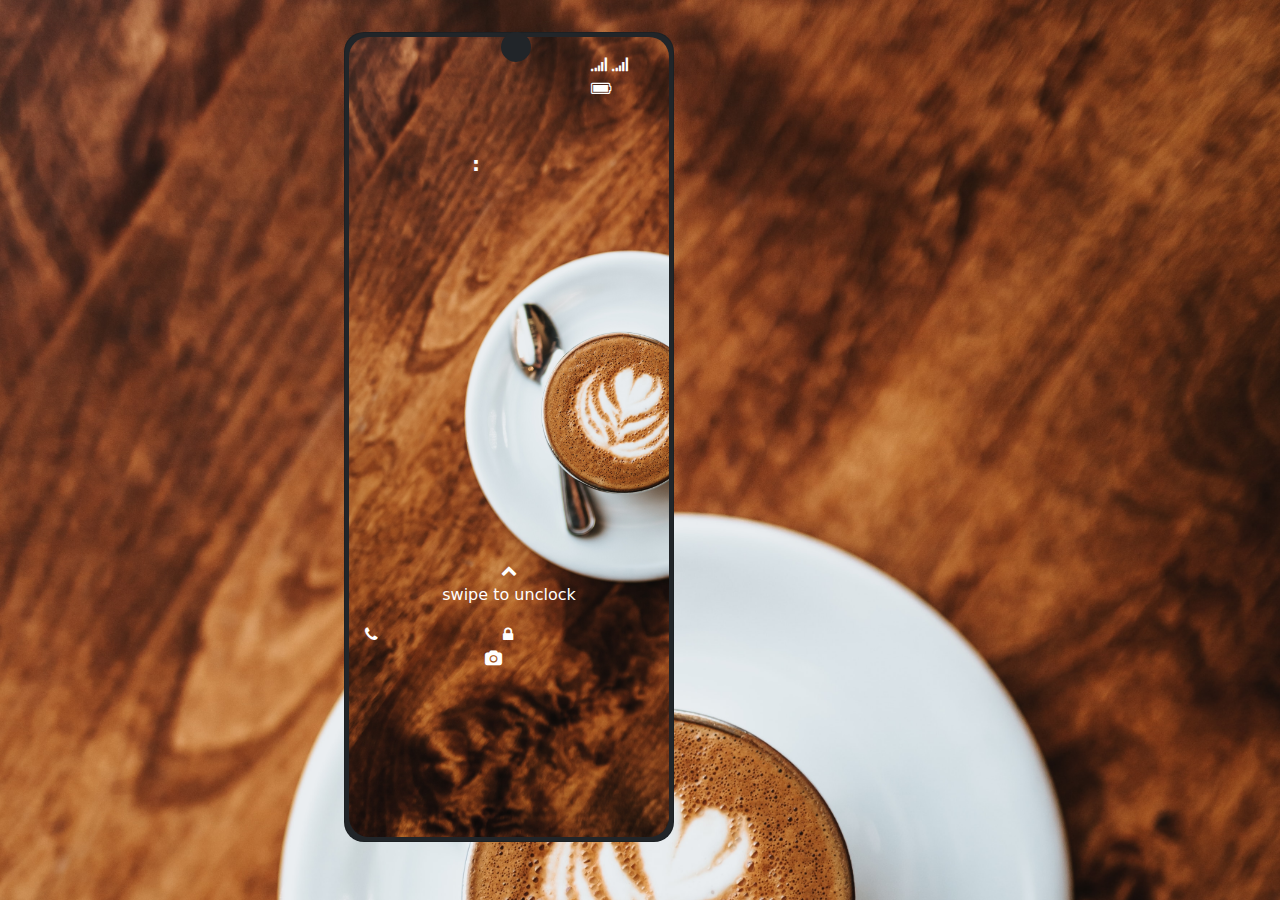
==== index.html @ 767e2f10 "all I've done so far" ====
<!DOCTYPE html>
<html lang="en">

<head>
    <meta charset="UTF-8">
    <meta http-equiv="X-UA-Compatible" content="IE=edge">
    <meta name="viewport" content="width=device-width, initial-scale=1.0">
    <!--============== bootstrap file ==============-->
    <link rel="stylesheet" href="bootstrap-5.1.3-dist/css/bootstrap.min.css">
    <link rel="stylesheet" href="bootstrap-5.1.3-dist/css/bootstrap.css">
    <!--============== font awesome file ==============-->
    <link rel="stylesheet" href="font-awesome-4.7.0/css/font-awesome.css">
    <!--============== css file ==============-->
    <link rel="stylesheet" href="style/index.css">
    <title>Document</title>
</head>

<body>
    <section id="sect-two" class="container-fluid">
        <div class="card bg-dark mt-3 ms-3 p-1 m-auto">
            <div class="card-body" id="lockScreen" hiden>
                <div class="lockUp">
                    <i class="fa fa-signal text-white ms-auto"></i>
                    <i class="fa fa-signal text-white"></i>
                    <i class="fa fa-battery-full text-white"></i>
                </div>
                <div class="text-white m-auto w-50 time mt-5">
                    <span id="currentHrs"></span> <span id="mid">:</span> <span id="currentMins"></span><span id="mid">
                        <!-- :</span> <span
                    id="currentSec"></span> -->
                </div>
                <div class="lockDown">
                    <p class="text-center text-white lock-text"><i class="fa fa-chevron-up"></i><br> swipe to unclock
                    </p>
                    <i class="fa fa-phone text-white"></i>
                    <i class="fa fa-lock text-white" onclick="unlock()"></i>
                    <i class="fa fa-camera text-white"></i>
                </div>
            </div>
            <!-- </div> -->

            <!-- <div class="card bg-dark mt-3 ms-3 p-1 m-auto" > -->
            <div class="card-body" id="homeScreen" hidden>
                <div class="lockUp mb-5">
                    <i class="fa fa-signal text-white ms-auto"></i>
                    <i class="fa fa-signal text-white"></i>
                    <i class="fa fa-battery-full text-white"></i>
                </div>
                <div class="inp">
                    <input type="text">
                    <img src="image/google_logo.png" alt="" id="google">
                    <img src="image/google-microphone-removebg-preview.png" alt="" id="mic">
                    <img src="image/Google_Lens.png" alt="" id="lense">
                </div>
                <div class="w-50 m-auto text-center mt-5 text-white times">
                    <span id="currentHr" class="ms-3"></span> <span id="mid" id="mid">:</span> <span
                        id="currentMin"></span><span>
                        <!-- :</span> <span
                    id="currentSec">07</span> -->
                </div><br><br>
                <div class="d-flex downUp mt-3">
                    <div onclick="alarmSet()">
                        <img src="image/clock.png" alt="" id="palm">
                        <p class="text-white text-center text">Clock</p>
                    </div>
                    <div>
                        <img src="image/icon.png" alt="" id="cleaner">
                        <p class="text-white text-center text">Weahther</p>
                    </div>
                    <div>
                        <img src="image/calender.jfif" alt="" id="face">
                        <p class="text-white text-center text">Calender</p>
                    </div>
                    <div>
                        <img src="image/settings.png" alt="" id="phoenix">
                        <p class="text-white text-center text">Settings</p>
                    </div>
                    <div>
                        <img src="image/group-icon.png" alt="" id="play">
                        <p class="text-white text-center text" style="margin-left: 10px;">Google</p>
                    </div>
                </div><br>
                <div class="d-flex downUp mt-3">
                    <div>
                        <img src="image/palmstore.jfif" alt="" id="palm">
                        <p class="text-white text-center text">Palm Store</p>
                    </div>
                    <div>
                        <img src="image/cleaner-removebg-preview.png" alt="" id="cleaner">
                        <p class="text-white text-center text">Cleaner</p>
                    </div>
                    <div>
                        <img src="image/face-id.png" alt="" id="face">
                        <p class="text-white text-center text">Face Unlock</p>
                    </div>
                    <div>
                        <img src="image/phoenix.jfif" alt="" id="phoenix">
                        <p class="text-white text-center text">Phoenix</p>
                    </div>
                    <div>
                        <img src="image/play-store.jpg" alt="" id="play">
                        <p class="text-white text-center text" style="margin-left: 10px;">Play Store</p>
                    </div>
                </div>
                <div class="text-center dot mt-2">
                    <i class="fa fa-ellipsis-h text-white"></i>
                    <i class="fa fa-ellipsis-h text-white"></i>
                </div>
                <div class="d-flex down mt-3">
                    <img src="image/call-removebg-preview.png" alt="" id="call" onclick="calLog()">
                    <img src="image/smss-removebg-preview.png" alt="" id="sms">
                    <img src="image/menu.png" alt="" id="menu" onclick="menue()">
                    <img src="image/lense-removebg-preview.png" alt="" id="camera">
                    <img src="image/chrome.png" alt="" id="chrome">
                </div>
            </div>
            <!-- <div class="card-body" id="lockScreen"> -->
            <div class="card-body" id="menuScreen" hidden>
                <div class="menuUp d-flex">
                    <div class="tym text-white">
                        <span id="currentHours" class="ms-3"></span> <span id="mid" id="mid">:</span> <span
                            id="currentMinutes"></span><span>
                    </div>
                    <div>
                        <i class="fa fa-signal text-white ms-auto"></i>
                        <i class="fa fa-signal text-white"></i>
                        <i class="fa fa-battery-full text-white"></i>
                    </div>
                </div>
                <div class="inps">
                    <input type="text" placeholder="search for apps" class="bg-light">
                    <i class="fa fa-search text-dark" id="google"></i>
                </div>
                <div class="like">
                    <div class="d-flex menudown mt-2">
                        <h6 class="text-white mb-5">A</h6>
                        <div class="ms-3">
                            <img src="image/AI-Gallery.jfif" alt="" id="palm">
                            <p class="text-white text-center text">AI Gallery</p>
                        </div>
                    </div>
                    <div class="d-flex menudown">
                        <h6 class="text-white mb-5">B</h6>
                        <div class="ms-3">
                            <img src="image/boomplay.png" alt="" id="palm">
                            <p class="text-white text-center text">Boomplay</p>
                        </div>
                    </div>
                    <div class="d-flex menudown">
                        <h6 class="text-white mb-5">C</h6>
                        <div class="ms-3" onclick="calc()">
                            <img src="image/calculator.png" alt="" id="palm">
                            <p class="text-white text-center text">Calculator</p>
                        </div>
                        <div>
                            <img src="image/calender.jfif" alt="" id="palm">
                            <p class="text-white text-center text">Calender</p>
                        </div>
                        <div>
                            <img src="image/camera1.jfif" alt="" id="palm">
                            <p class="text-white text-center text">Camera</p>
                        </div>
                        <div>
                            <img src="image/canva.png" alt="" id="palm">
                            <p class="text-white text-center text">Canva</p>
                        </div>
                    </div>
                    <div class="d-flex menudown">
                        <div class="m">
                            <img src="image/chrome.png" alt="" id="palm">
                            <p class="text-white text-center text">Chrome</p>
                        </div>
                        <div>
                            <img src="image/Google_Contacts_icon.svg.png" alt="" id="palm">
                            <p class="text-white text-center text">Contact</p>
                        </div>
                        <div onclick="alarmSet()">
                            <img src="image/clock.png" alt="" id="palm">
                            <p class="text-white text-center text">Clock</p>
                        </div>
                        <div>
                            <img src="image/compass-removebg-preview.png" alt="" id="palm">
                            <p class="text-white text-center text">Compass</p>
                        </div>
                    </div>
                    <div class="d-flex menudown">
                        <h6 class="text-white mb-5">D</h6>
                        <div class="ms-3">
                            <img src="image/icon.png" alt="" id="palm">
                            <p class="text-white text-center text">Weahther</p>
                        </div>
                        <div>
                            <img src="image/drive.png" alt="" id="palm">
                            <p class="text-white text-center text">Drive</p>
                        </div>
                        <div>
                            <img src="image/duo-removebg-preview.png" alt="" id="palm">
                            <p class="text-white text-center text">Duo</p>
                        </div>
                    </div>
                    <div class="d-flex menudown">
                        <h6 class="text-white mb-5">F</h6>
                        <div class="ms-3">
                            <img src="image/face-id.png" alt="" id="palm">
                            <p class="text-white text-center text">Face Unlock</p>
                        </div>
                        <div>
                            <img src="image/facebook.png" alt="" id="palm">
                            <p class="text-white text-center text">Facebook</p>
                        </div>
                        <div>
                            <img src="image/file-removebg-preview.png" alt="" id="palm">
                            <p class="text-white text-center text">File Manager</p>
                        </div>
                        <div>
                            <img src="image/filem.png" alt="" id="palm">
                            <p class="text-white text-center text">Files</p>
                        </div>
                    </div>
                    <div class="d-flex menudown" style="margin-left: -10px;">
                        <div class="">
                            <img src="image/fm.png" alt="" id="palm" style="width: 50px;height: inherit;">
                            <p class="text-white text-center text">Fm Radio</p>
                        </div>
                    </div>
                    <div class="d-flex menudown">
                        <h6 class="text-white mb-5">G</h6>
                        <div class="ms-3">
                            <img src="image/Gmail.svg.png" alt="" id="palm">
                            <p class="text-white text-center text">Gmail</p>
                        </div>
                        <div>
                            <img src="image/google.png" alt="" id="palm">
                            <p class="text-white text-center text">Google</p>
                        </div>
                        <div style="margin-left: -3px;;">
                            <img src="image/gtb.png" alt="" id="palm" style="width: 80px;height: inherit;">
                            <p class="text-white text-center text">GT World</p>
                        </div>
                    </div>
                    <div class="d-flex menudown">
                        <h6 class="text-white mb-5">I</h6>
                        <div class="ms-3">
                            <img src="image/inshot.jpg" alt="" id="palm">
                            <p class="text-white text-center text">Inshot</p>
                        </div>
                        <div>
                            <img src="image/Instagram-icon-PNG.png" alt="" id="palm">
                            <p class="text-white text-center text">Instagram</p>
                        </div>
                    </div>
                    <div class="d-flex menudown">
                        <h6 class="text-white mb-5">L</h6>
                        <div class="ms-3">
                            <img src="image/linkdin.jfif" alt="" id="palm">
                            <p class="text-white text-center text">LinkedIn</p>
                        </div>
                    </div>
                    <div class="d-flex menudown">
                        <h6 class="text-white mb-5">M</h6>
                        <div class="ms-3">
                            <img src="image/map.png" alt="" id="palm">
                            <p class="text-white text-center text">Maps</p>
                        </div>
                        <div>
                            <img src="image/meet.png" alt="" id="palm">
                            <p class="text-white text-center text">Meet</p>
                        </div>
                        <div>
                            <img src="image/smss.jpg" alt="" id="palm">
                            <p class="text-white text-center text">Message</p>
                        </div>
                        <div>
                            <img src="image/mxplayer.png" alt="" id="palm">
                            <p class="text-white text-center text">MX Player</p>
                        </div>
                    </div>
                    <div class="d-flex menudown">
                        <h6 class="text-white mb-5">O</h6>
                        <div class="ms-3">
                            <img src="image/Opera_Mini_Product.png" alt="" id="palm">
                            <p class="text-white text-center text">Opera Mini</p>
                        </div>
                    </div>
                    <div class="d-flex menudown">
                        <h6 class="text-white mb-5">P</h6>
                        <div class="ms-3">
                            <img src="image/palmstore.jfif" alt="" id="palm">
                            <p class="text-white text-center text">Palm Store</p>
                        </div>
                        <div>
                            <img src="image/phoenix.jfif" alt="" id="palm">
                            <p class="text-white text-center text">Phonex</p>
                        </div>
                        <div>
                            <img src="image/google -photo.jpg" alt="" id="palm">
                            <p class="text-white text-center text">Photo</p>
                        </div>
                        <div onclick="calLog()">
                            <img src="image/call-removebg-preview.png" alt="" id="palm">
                            <p class="text-white text-center text">Phone</p>
                        </div>
                    </div>
                    <div class="d-flex menudown">
                        <div style="margin-right: 2px;">
                            <img src="image/phone.png" alt="" id="palm">
                            <p class="text-white text-center text">Phone Master</p>
                        </div>
                        <div style="margin-left: 10px;">
                            <img src="image/play-store.jpg" alt="" id="palm">
                            <p class="text-white text-center text">Play Store</p>
                        </div>
                    </div>
                    <div class="d-flex menudown">
                        <h6 class="text-white mb-5">S</h6>
                        <div class="ms-3">
                            <img src="image/settings.png" alt="" id="palm">
                            <p class="text-white text-center text">Settings</p>
                        </div>
                        <div>
                            <img src="image/sim.png" alt="" id="palm">
                            <p class="text-white text-center text">Sim Toolkit</p>
                        </div>
                        <div>
                            <img src="image/recorder.png" alt="" id="palm" style="width: 50px;height: inherit;">
                            <p class="text-white text-center text">Sound Recorder</p>
                        </div>
                        <div>
                            <img src="image/FirstAvatar-removebg-preview.png" alt="" id="palm">
                            <p class="text-white text-center text">Subway Surf</p>
                        </div>
                    </div>
                    <div class="d-flex menudown">
                        <h6 class="text-white mb-5">T</h6>
                        <div class="ms-3">
                            <img src="image/Telegram-logo.png" alt="" id="palm">
                            <p class="text-white text-center text">Telegram</p>
                        </div>
                        <div onclick="game()">
                            <img src="image/game.png" alt="" id="palm">
                            <p class="text-white text-center text">Tic Tac Toe</p>
                        </div>
                        <div>
                            <img src="image/twitter.png" alt="" id="palm">
                            <p class="text-white text-center text">Twitter</p>
                        </div>
                    </div>
                    <div class="d-flex menudown">
                        <h6 class="text-white mb-5">V</h6>
                        <div class="ms-3" onclick="Voucher()">
                            <img src="image/voucher.jpg" alt="" id="palm">
                            <p class="text-white text-center text">Voucher</p>
                        </div>
                    </div>
                    <div class="d-flex menudown">
                        <h6 class="text-white mb-5">X</h6>
                        <div style="margin-left: -3px;">
                            <img src="image/xender.png" alt="" id="palm" style="width: 70px;height: inherit;">
                            <p class="text-white text-center text">Xender</p>
                        </div>
                    </div>
                    <div class="d-flex menudown">
                        <h6 class="text-white mb-5">Y</h6>
                        <div class="ms-3">
                            <img src="image/youtube.png" alt="" id="palm">
                            <p class="text-white text-center text">YouTube</p>
                        </div>
                    </div>
                </div>
                <div class="returnButttons">
                    <i class="fa fa-window-minimize text-secondary" onclick="home()"></i>
                    <i class="fa fa-chevron-left text-secondary" onclick="back()"></i>
                </div>
            </div>

            <div class="card-body" id="voucherScreen" hidden>
                <div>
                    <h3 class="text-white text-center mt-3">Voucher</h3>
                    <input type="text" class="form-control w-75" id="num">
                    <select name="" id="networks" class="btn bg-white w-75 mt-2">
                        <option value="" selected disabled>Choose Network</option>
                        <option value="MTN">MTN</option>
                        <option value="GLO">GLO</option>
                        <option value="AIRTEL">AIRTEL</option>
                        <option value="9MOBILE">9MOBILE</option>
                    </select>
                    <select name="" id="amounts" class="btn bg-white w-75 mt-2">
                        <option value="" selected disabled>Choose Amount</option>
                        <option value="100">100</option>
                        <option value="200">200</option>
                        <option value="500">500</option>
                        <option value="1000">1000</option>
                    </select>
                    <button class="btn btn-success mt-3" onclick="generate()">Generate</button>
                    <button class="btn btn-success mt-3" onclick="display()">Display</button>
                    <div id="output" class="text-dark text-center bg-dark mt-2"></div>
                </div>
                <div class="returnButttons">
                    <i class="fa fa-window-minimize text-secondary" onclick="home()"></i>
                    <i class="fa fa-chevron-left text-secondary" onclick="back()"></i>
                </div>
            </div>

            <div class="card-body" id="callScreen" hidden>
                <div class="keys">
                    <table class="table bg-white">
                        <div class="d-flex">
                            <input type="textview" name="textview" id="keyScreen" dsabled
                                class="form-control cal bg-white text-center"><span class="input-group-text bg-success"
                                onclick="clearIt()"><i class="fa fa-close text-white"></i></span>
                        </div>
                        <tr>
                            <td class="btn btn-white text-black p-2" onclick="inserts('1')">1 <span><i
                                        class="fa fa-lastfm text-black"></i></span></td>
                            <td class="btn btn-white text-black p-2" onclick="inserts('2')">2 <span>ABC</span></td>
                            <td class="btn btn-white text-black p-2" onclick="inserts('3')">3 <span>DEF</span></td>
                        </tr>
                        <tr>
                            <td class="btn btn-white text-black p-2" onclick="inserts('4')">4 <span>GHI</span></td>
                            <td class="btn btn-white text-black p-2" onclick="inserts('5')">5 <span>JKL</span></td>
                            <td class="btn btn-white text-black p-2" onclick="inserts('6')">6 <span>MNO</span></td>
                        </tr>
                        <tr>
                            <td class="btn btn-white text-black p-2" onclick="inserts('7')">7 <span>PQRS</span></td>
                            <td class="btn btn-white text-black p-2" onclick="inserts('8')">8 <span>TUV</span></td>
                            <td class="btn btn-white text-black p-2" onclick="inserts('9')">9 <span>WXYZ</span></td>
                        </tr>
                        <tr>
                            <td class="btn btn-white text-black p-2" onclick="inserts('*')">*</td>
                            <td class="btn btn-white text-black p-2" onclick="inserts('0')">0 <span>+</span></td>
                            <td class="btn btn-white text-black p-2" onclick="inserts('#')">#</td>
                        </tr>
                    </table>
                    <div class="dials">
                        <button class="btn btn-success"><i class="fa fa-phone text-white"
                                onclick="callOne()"><sup>1</sup></i></button>
                        <button class="btn btn-success"><i class="fa fa-phone text-white"><sup>2</sup></i></button>
                    </div>
                    <div class="returnButttons">
                        <i class="fa fa-window-minimize text-secondary" onclick="home()"></i>
                        <i class="fa fa-chevron-left text-secondary" onclick="back()"></i>
                    </div>
                </div>
            </div>

            <div class="card-body" id="alarmScreen" hidden>
                <div>
                    <h4 class="mt-5 text-white text-center">ALARM</h4>
                    <div class="m-auto w-75 alert">
                        <div><span id="alarmHr"></span> <span>:</span> <span id="alarmMin"></span> <span>:</span> <span
                                id="alarmSec"></span></div>
                    </div>
                    <div class="mt-3 ms-3">
                        <input type="number" class="counter" value="" id="hours"> <span>:</span>
                        <input type="number" class="counter" value="" id="minutes"> <span>:</span>
                        <input type="number" class="counter" value="" id="seconds">
                    </div>
                    <div class="mt-3">
                        <button class="btn btn-success" onclick="setAlarm()">set alarm</button>
                        <button class="btn btn-danger ms-2" onclick="stopAlarm()">stop alarm</button>
                    </div>
                    <div class="m-auto w-75 mt-3">
                        <input type="number" class="form-control" id="alarminp" placeholder="Enter your answer here"
                            hidden>
                        <button class="btn btn-success ms-5 mt-2" onclick="submit()" id="sub"
                            hidden="true">submit</button>
                    </div>
                </div>
                <div class="returnButttons">
                    <i class="fa fa-window-minimize text-secondary" onclick="home()"></i>
                    <i class="fa fa-chevron-left text-secondary" onclick="back()"></i>
                </div>
            </div>

            <div class="card-body" id="gameScreen" hidden>
                <h3 class="text-center text-white mt-2">TIC TAC TOE</h3>
                <div class="row p-2 m-auto">
                    <input type="text" class="form-control w-75 m-auto" placeholder="First player name" id="first">
                    <input type="text" class="form-control w-75 m-auto mt-2" placeholder="Second player name"
                        id="second">
                    <button class="btn btn-success w-50 mt-2 m-auto" onclick="startGame(event)"
                        id="start">Start</button>
                </div>
                <p class="text-white m-auto w-100" id="outputs"></p>
                <div class="tic-body w-50">
                    <table class="ms-3 w-100">
                        <tr>
                            <td><button class="btn btn-dark w-100" onclick="play(event)" id="one" disabled></button>
                            </td>
                            <td><button class="btn btn-dark w-100" onclick="play(event)" id="two" disabled></button>
                            </td>
                            <td><button class="btn btn-dark w-100" onclick="play(event)" id="three" disabled></button>
                            </td>
                        </tr>
                        <tr>
                            <td><button class="btn btn-dark w-100" onclick="play(event)" id="four" disabled></button>
                            </td>
                            <td><button class="btn btn-dark w-100" onclick="play(event)" id="five" disabled></button>
                            </td>
                            <td><button class="btn btn-dark w-100" onclick="play(event)" id="six" disabled></button>
                            </td>
                        </tr>
                        <tr>
                            <td><button class="btn btn-dark w-100" onclick="play(event)" id="seven" disabled></button>
                            </td>
                            <td><button class="btn btn-dark w-100" onclick="play(event)" id="eight" disabled></button>
                            </td>
                            <td><button class="btn btn-dark w-100" onclick="play(event)" id="nine" disabled></button>
                            </td>
                        </tr>
                    </table>
                </div>
                <div class="w-100 m-auto mt-2 text-white bg-dark text-center">
                    <div class="tic">
                        <span id="user_1"></span> <span id="user1"> 0 </span> <span><i class="fa fa-minus"></i>
                        </span><span id="user2"> 0</span> <span id="user_2"></span>
                    </div>
                </div>
                <div class="m-auto w-50 mt-2">
                    <button class="btn btn-success m-auto w-100" onclick="replay()">Replay</button>
                </div>
                <div class="returnButttons" style="margin-top: 40px;">
                    <i class="fa fa-window-minimize text-secondary" onclick="home()"></i>
                    <i class="fa fa-chevron-left text-secondary" onclick="back()"></i>
                </div>
            </div>

            <div class="card-body" id="calculator" hidden>
                <div class="bg-light m-auto mt-5">
                    <form action="" class="">
                        <table class="tabl h-75">
                            <input type="textview" name="textview" id="displayOutput" disabled class="form-control">
                            <tr>
                                <td><input type="button" class="btn btn-dark" onclick="clears()" value="c"></td>
                                <td><input type="button" class="btn btn-dark" onclick="insert('1')" value="1"></td>
                                <td><input type="button" class="btn btn-dark" onclick="insert('2')" value="2"></td>
                                <td><input type="button" class="btn btn-dark" onclick="del()" value="del"></td>
                            </tr>
                            <tr>
                                <td><input type="button" class="btn btn-dark" onclick="insert('3')" value="3"></td>
                                <td><input type="button" class="btn btn-dark" onclick="insert('-')" value="-"></td>
                                <td><input type="button" class="btn btn-dark" onclick="insert('4')" value="4"></td>
                                <td><input type="button" class="btn btn-dark" onclick="insert('5')" value="5"></td>
                            </tr>
                            <tr>
                                <td><input type="button" class="btn btn-dark" onclick="insert('6')" value="6"></td>
                                <td><input type="button" class="btn btn-dark" onclick="insert('/')" value="/"></td>
                                <td><input type="button" class="btn btn-dark" onclick="insert('7')" value="7"></td>
                                <td><input type="button" class="btn btn-dark" onclick="insert('8')" value="8"></td>
                            </tr>
                            <tr>
                                <td><input type="button" class="btn btn-dark" onclick="insert('9')" value="9"></td>
                                <td><input type="button" class="btn btn-dark" onclick="insert('*')" value="*"></td>
                                <td><input type="button" class="btn btn-dark" onclick="insert('0')" value="0"></td>
                                <td><input type="button" id="equal" class="btn btn-dark" onclick="equall('=')" value="="></td>
                            </tr>
                        </table>
                    </form>
                </div>
            </div>
        </div>
    </section>



    <script type="text/javascript" src="index.js"></script>
</body>

</html>
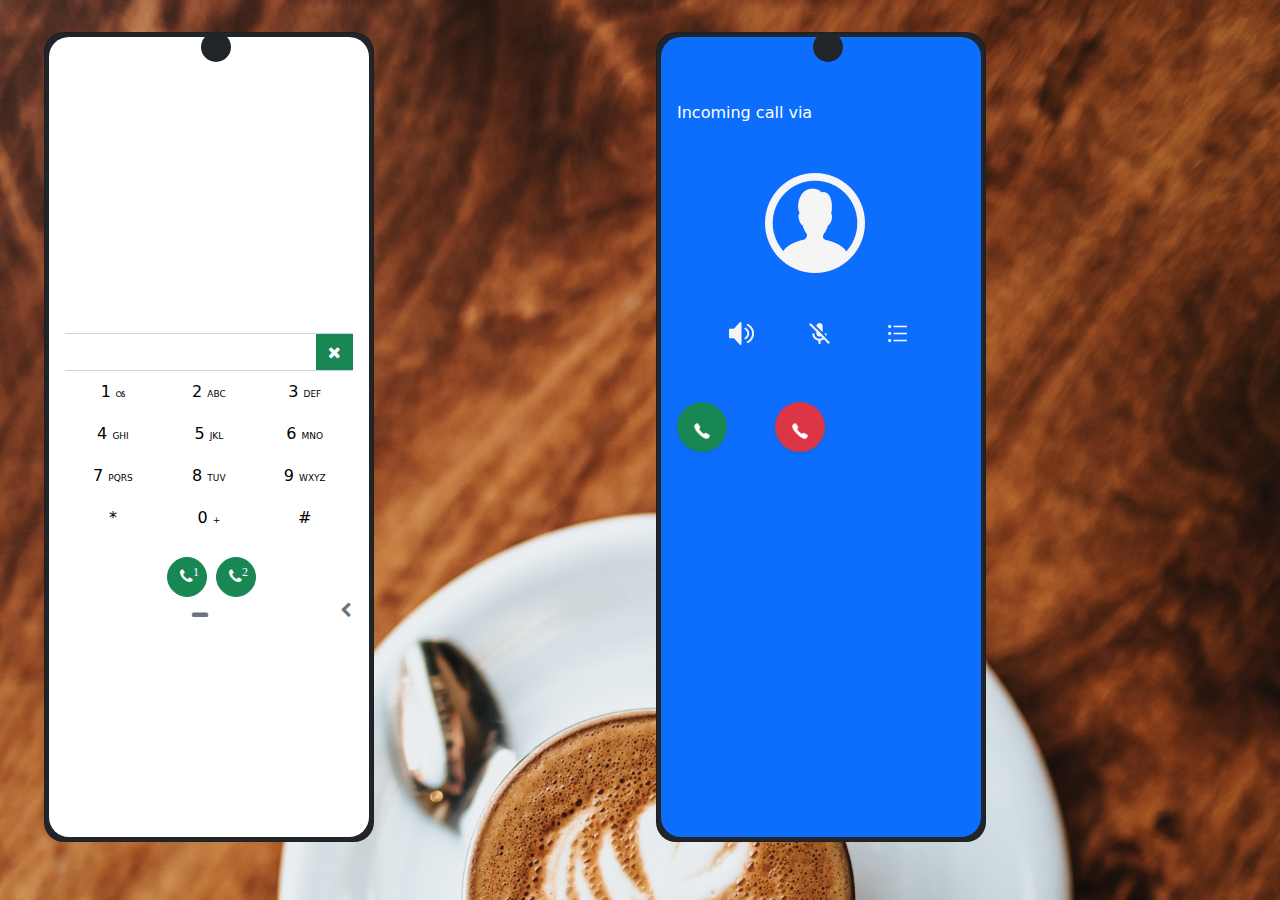
==== commit 1675db10: "Started adding the features of call" ====
--- a/index.html
+++ b/index.html
@@ -16,9 +16,9 @@
 </head>
 
 <body>
-    <section id="sect-two" class="container-fluid">
+    <section id="sect-two" class="container-fluid d-flex">
         <div class="card bg-dark mt-3 ms-3 p-1 m-auto">
-            <div class="card-body" id="lockScreen" hiden>
+            <div class="card-body" id="lockScreen" hidden>
                 <div class="lockUp">
                     <i class="fa fa-signal text-white ms-auto"></i>
                     <i class="fa fa-signal text-white"></i>
@@ -376,13 +376,13 @@
             <div class="card-body" id="voucherScreen" hidden>
                 <div>
                     <h3 class="text-white text-center mt-3">Voucher</h3>
-                    <input type="text" class="form-control w-75" id="num">
+                    <input type="text" class="form-control w-75" placeholder="Number of airtimes to generate" id="num">
                     <select name="" id="networks" class="btn bg-white w-75 mt-2">
                         <option value="" selected disabled>Choose Network</option>
                         <option value="MTN">MTN</option>
                         <option value="GLO">GLO</option>
-                        <option value="AIRTEL">AIRTEL</option>
-                        <option value="9MOBILE">9MOBILE</option>
+                        <!-- <option value="AIRTEL">AIRTEL</option>
+                        <option value="9MOBILE">9MOBILE</option> -->
                     </select>
                     <select name="" id="amounts" class="btn bg-white w-75 mt-2">
                         <option value="" selected disabled>Choose Amount</option>
@@ -401,7 +401,8 @@
                 </div>
             </div>
 
-            <div class="card-body" id="callScreen" hidden>
+            <div class="card-body" id="callScreen" hiden>
+                <div id="acctBal" class="w-75 bg-dark text-white p-2" hidden></div>
                 <div class="keys">
                     <table class="table bg-white">
                         <div class="d-flex">
@@ -434,7 +435,7 @@
                     <div class="dials">
                         <button class="btn btn-success"><i class="fa fa-phone text-white"
                                 onclick="callOne()"><sup>1</sup></i></button>
-                        <button class="btn btn-success"><i class="fa fa-phone text-white"><sup>2</sup></i></button>
+                        <button class="btn btn-success" onclick="callTwo()"><i class="fa fa-phone text-white"><sup>2</sup></i></button>
                     </div>
                     <div class="returnButttons">
                         <i class="fa fa-window-minimize text-secondary" onclick="home()"></i>
@@ -559,6 +560,33 @@
                 </div>
             </div>
         </div>
+        <div class="card bg-dark mt-3 ms-3 p-1 m-auto">
+            <div class="card-body bg-primary" id="reciever">
+                <div class="mt-5">
+                    <p class="text-white">Incoming call via <span id="network"></span></p>
+                </div>
+                <div class="w-50 mx-auto mt-5 ml-5">
+                 <img src="image/maleuser.png" alt="" class="ms-3">
+                </div>
+                <div class="w-75 mx-auto mt-5 callicon">
+                    <img src="image/speaker.png" alt="" class="ms-3">
+                    <img src="image/mute.png" alt="" class="ms-5">
+                    <img src="image/bullet.png" alt="" class="ms-5">
+                </div>
+                <div class="mx-auto mt-5 d-flex">
+                    <div>
+                        <div class="bg-success callAnswer mt-2  ml-5 shadow-sm" id="reccall" onclick="receiveCall()">
+                            <img src="image/phone1.png" class="w-100 h-100">
+                        </div>
+                    </div>
+                    <div class="ms-5 pl-2">
+                        <div class="bg-danger callAnswer mt-2 ml-5 shadow-sm" id="endcall" onclick="endCall()">
+                            <img src="image/phone1.png" class="w-100 h-100">
+                        </div>
+                    </div>
+                </div>	
+            </div>
+        </div>
     </section>
 
 
--- a/style/index.css
+++ b/style/index.css
@@ -1,11 +1,12 @@
-.card{
+.card {
     height: 90vh;
     width: 330px;
     border-radius: 20px;
     position: relative;
-    left: 300px;
-}
-.card::after{
+    /* left: 300px; */
+}
+
+.card::after {
     content: " ";
     position: absolute;
     width: 30px;
@@ -15,41 +16,49 @@
     left: 156px;
     top: -1px;
 }
-img{
+
+img {
     cursor: pointer;
 }
-select, input{
+
+select,
+input {
     margin-left: 30px;
 }
-#output{
+
+#output {
     margin-left: 30px;
     overflow-y: scroll;
     height: 45vh;
 }
+
 #output::-webkit-scrollbar {
     width: 1em;
-  }
-   
+}
+
 #output::-webkit-scrollbar-track {
     box-shadow: inset 0 0 6px rgba(0, 0, 0, 0.3);
-  }
-   
+}
+
 #output::-webkit-scrollbar-thumb {
     background-color: darkgray;
     outline: 1px solid black;
-  }
-button{
+}
+
+button {
     margin-left: 30px;
     width: 105px;
 }
-#lockScreen{
+
+#lockScreen {
     background-image: url("../image/wall3.jpg");
     background-repeat: no-repeat;
     background-size: cover;
     border-radius: 20px;
     height: 88.5vh;
 }
-body{
+
+body {
     margin: 0;
     padding: 0;
     background: url("../image/wall3.jpg");
@@ -64,239 +73,298 @@
     animation-play-state: running;
     animation-timing-function: ease-in-out;
 }
-@keyframes background{
-    0%{
+
+@keyframes background {
+    0% {
         background: url(../image/wall3.jpg);
         background-repeat: no-repeat;
         background-size: cover;
-    }
-    20%{
+        max-height: 100vh;
+    }
+
+    20% {
         background: url(../image/controller.jpg);
         background-repeat: no-repeat;
         background-size: cover;
-    }
-    40%{
+        max-height: 100vh;
+    }
+
+    40% {
         background: url(../image/wall1.jfif);
         background-repeat: no-repeat;
         background-size: cover;
-    }
-    60%{
+        max-height: 100vh;
+    }
+
+    60% {
         background: url(../image/waller1.jpg);
         background-repeat: no-repeat;
         background-size: cover;
-    }
-    80%{
+        max-height: 100vh;
+    }
+
+    80% {
         background: url(../image/wall4.jpg);
         background-repeat: no-repeat;
         background-size: cover;
-    }
-    100%{
+        max-height: 100vh;
+    }
+
+    100% {
         background: url(../image/controller.jpg);
         background-repeat: no-repeat;
         background-size: cover;
-    }
-}
-
-
-.lockUp{
+        max-height: 100vh;
+    }
+}
+
+
+.lockUp {
     margin-left: 226px;
 }
-.lockDown{
+
+.lockDown {
     margin-top: 380px;
 }
-.lock-text:hover{
+
+.lock-text:hover {
     transform: translatey(-45%);
     font-size: 18px;
 }
-.lockDown,.fa{
+
+.lockDown,
+.fa {
     font-size: 16px;
     cursor: pointer;
 }
-.fa-lock,.fa-camera{
+
+.fa-lock,
+.fa-camera {
     margin-left: 119.5px;
 }
 
 
-#homeScreen{
+#homeScreen {
     background-image: url("../image/wall5.jpg");
     background-size: cover;
     background-repeat: no-repeat;
     border-radius: 20px;
     height: 88.5vh;
 }
-input{
+
+input {
     border-radius: 35px;
     padding: 5px 10px;
     border: none;
     outline: none;
     width: 80%;
 }
-.inp{
+
+.inp {
     position: relative;
 }
-#google{
+
+#google {
     position: absolute;
     width: 15px;
     left: 40px;
     top: 10px;
 }
-#mic{
+
+#mic {
     position: absolute;
     width: 10px;
     left: 210px;
     top: 10px;
 }
-#lense{
+
+#lense {
     position: absolute;
     width: 15px;
     left: 230px;
     top: 10px;
 }
-#currentHr, #currentMin, #mid,#currentMins, #currentHrs{
+
+#currentHr,
+#currentMin,
+#mid,
+#currentMins,
+#currentHrs {
     font-size: 20px;
     font-weight: bolder;
 }
-#currentHr, #currentHrs{
+
+#currentHr,
+#currentHrs {
     margin-left: 35px;
 }
-.down{
+
+.down {
     justify-content: space-evenly;
     justify-items: center;
     align-items: center;
 }
-.down img{
+
+.down img {
     margin: 5px;
 }
-#call{
+
+#call {
     width: 55px;
     height: 45px;
 }
-#sms{
+
+#sms {
     width: 40px;
     height: 40px;
 }
-#camera{
+
+#camera {
     width: 70px;
     height: 60px;
     margin-top: -2px;
 }
-#chrome{
+
+#chrome {
     width: 45px;
     height: 45px;
     margin-top: 6px;
     margin-left: -5px;
 }
-#menu{
+
+#menu {
     width: 45px;
     height: 45px;
     margin-left: 25px;
 }
-.downUp{
+
+.downUp {
     justify-content: space-evenly;
     justify-items: center;
     align-items: center;
 }
-.downUp div img{
+
+.downUp div img {
     margin: 12px;
     width: 35px;
     height: 35px;
 }
-.text{
+
+.text {
     font-size: 8px;
     margin-top: -5px;
 }
-.dot{
+
+.dot {
     font-size: 5px;
 }
-#palm{
+
+#palm {
     width: 35px;
     height: 35px;
     border-radius: 100%;
     position: relative;
 }
-#cleaner{
+
+#cleaner {
     width: 40px;
     height: 40px;
 }
-#face{
+
+#face {
     width: 40px;
     height: 40px;
     border-radius: 100%;
 }
-#phoenix{
+
+#phoenix {
     width: 35px;
     height: 35px;
     margin-top: 8px;
     border-radius: 100%;
 }
-#play{
+
+#play {
     width: 35px;
     height: 35px;
     margin-left: 25px;
     border-radius: 100%;
 }
 
-#menuScreen{
-    background: linear-gradient(rgba(0,0,0,0.5),rgba(0,0,0,0.5)), url("../image/wall5.jpg");
+#menuScreen {
+    background: linear-gradient(rgba(0, 0, 0, 0.5), rgba(0, 0, 0, 0.5)), url("../image/wall5.jpg");
     background-size: cover;
     background-repeat: no-repeat;
     border-radius: 20px;
     height: 88.5vh;
     /* overflow-y: scroll; */
 }
-.like{
+
+.like {
     overflow-y: scroll;
     height: 70vh;
 }
+
 .like::-webkit-scrollbar {
     width: 2.5px;
-  }
-   
-  .like::-webkit-scrollbar-track {
+}
+
+.like::-webkit-scrollbar-track {
     box-shadow: inset 0 0 6px rgba(0, 0, 0, 0.3);
-  }
-   
-  .like::-webkit-scrollbar-thumb {
+}
+
+.like::-webkit-scrollbar-thumb {
     background-color: black;
     outline: 1px solid black;
-  }
-.menuUp{
+}
+
+.menuUp {
     justify-content: space-between;
-    justify-items: center; 
+    justify-items: center;
     align-items: center;
 }
-.menudown{
+
+.menudown {
     /* justify-content: space-between; */
     justify-items: center;
     align-items: center;
 }
-.menudown div{
+
+.menudown div {
     margin-left: 30px;
 }
-.menudown div p{
+
+.menudown div p {
     margin-top: 1px;
 }
-.inps input{
+
+.inps input {
     border-radius: 35px;
     padding: 0px 2px;
     border: none;
     outline: none;
     width: 80%;
 }
-::placeholder{
+
+::placeholder {
     font-size: 10px;
     padding: 3em;
-}
-.inps{
+    text-align: center;
+}
+
+.inps {
     position: relative;
-}
-.inps #google{
+    text-align: center;
+}
+
+.inps #google {
     position: absolute;
     width: 15px;
     left: 40px;
     top: 5px;
 }
-#callScreen{
+
+#callScreen {
     /* background-image: url("../image/Screenshot.png");
     background-repeat: no-repeat;
     background-size: cover; */
@@ -305,51 +373,66 @@
     height: 88.5vh;
     position: relative;
 }
-.keys{
+
+.keys {
     width: 100%;
     margin-top: 280px;
 }
-.table{
+
+.table {
     width: 100%;
 }
-.dials{
+
+.dials {
     margin-left: 100px;
 }
-.dials .btn-success{
+
+.dials .btn-success {
     border-radius: 100%;
     width: 40px;
     height: 40px;
     margin: 2px;
 }
-.input-group-text{
+
+.input-group-text {
     border-left: none;
     border-right: none;
     border-radius: 0%;
 }
-.btn-white{
+
+.btn-white {
     width: 33.3%;
 }
-.cal{
+
+.cal {
     margin-left: 0px;
     border-left: none;
     border-right: none;
     border-radius: 0%;
 }
-.btn .fa-lastfm, span{
+
+.btn .fa-lastfm,
+span {
     font-size: xx-small;
 }
-.returnButton{
+
+.returnButton {
     margin-top: 380px;
 }
-.returnButton,.fa{
+
+.returnButton,
+.fa {
     font-size: 16px;
     cursor: pointer;
 }
-.fa-window-minimize,.fa-chevron-left{
+
+.fa-window-minimize,
+.fa-chevron-left {
     margin-left: 127px;
 }
-#acctBalance{
-    background: linear-gradient(rgba(32, 31, 31, 0.5),rgba(37, 35, 35, 0.5));
+
+#acctBalance {
+    background: linear-gradient(rgba(32, 31, 31, 0.5), rgba(37, 35, 35, 0.5));
     position: absolute;
     top: 125px;
     left: 35px;
@@ -365,45 +448,56 @@
     color: teal;
     margin-left: 8px;
 }
-#hours, #minutes, #seconds{
+
+#hours,
+#minutes,
+#seconds {
     margin-left: 20px;
 }
-.alert{
+
+.alert {
     margin-left: 40px;
 }
-#alarminp{
+
+#alarminp {
     margin-left: 0px;
 }
 
-#gameScreen{
+#gameScreen {
     background-image: url("../image/controller.jpg");
     background-size: cover;
     background-repeat: no-repeat;
     border-radius: 20px;
 }
-.tic span{
+
+.tic span {
     font-size: 20px;
     font-weight: bolder;
     color: aquamarine;
     text-transform: capitalize;
 }
-#gameScreen p{
+
+#gameScreen p {
     font-size: 10px;
     font-weight: bolder;
     text-transform: capitalize;
 }
-#gameScreen .btn-dark{
+
+#gameScreen .btn-dark {
     height: 50px;
     border-radius: 10px;
     cursor: pointer;
 }
-.tic-body{
+
+.tic-body {
     margin-left: 0px;
 }
-tr button{
+
+tr button {
     box-shadow: 2px 2px 1.5px 1.5px #F6F6F6;
 }
-#gameScreen{
+
+#gameScreen {
     margin: 0;
     padding: 0;
     background: url("../image/pexel.jpg");
@@ -418,56 +512,96 @@
     animation-play-state: running;
     animation-timing-function: ease-in-out;
 }
-@keyframes backgrounds{
-    0%{
+
+@keyframes backgrounds {
+    0% {
         background: url(../image/pexel.jpg);
         background-repeat: no-repeat;
         background-size: cover;
     }
-    20%{
+
+    20% {
         background: url(../image/waller3.jpg);
         background-repeat: no-repeat;
         background-size: cover;
     }
-    40%{
+
+    40% {
         background: url(../image/controller.jpg);
         /* background-repeat: no-repeat; */
         background-size: cover;
     }
-    60%{
+
+    60% {
         background: url(../image/waller1.jpg);
         background-repeat: no-repeat;
         background-size: cover;
     }
-    80%{
+
+    80% {
         background: url(../image/waller.jpg);
         background-repeat: no-repeat;
         background-size: cover;
     }
-    100%{
+
+    100% {
         background: url(../image/controller.jpg);
         background-repeat: no-repeat;
         background-size: cover;
     }
 }
-#calculator .tr td button{
+
+#calculator .tr td button {
     width: 10px;
 }
 
+#acctBal {
+    position: absolute;
+    top: 120px;
+    left: 40px;
+}
+
+#reciever {
+    border-radius: 20px;
+}
+#reciver div{
+    border: 1px thick white;
+}
+.user {
+    box-sizing: border-box;
+    -moz-box-sizing: border-box;
+    -webkit-box-sizing: border-box;
+    border: 20px solid #969696;
+    /* background: transparent; */
+    border-radius: 100px;
+    height: 200px;
+    width: 200px;
+    border: white;
+}
+
+.callAnswer{
+    border-radius: 50px;
+    height: 50px;
+    width: 50px;
+    padding: 1em;
+}
+
 
 @media (max-width: 700px) {
-    .card{
+    .card {
         width: 330px !important;
         margin: 0px;
         height: auto;
         top: 10px;
         left: 0px !important;
     }
-    button{
+
+    button {
         margin-left: 20px;
         width: 100px;
     }
-    .card::after{
+
+    .card::after {
         content: " ";
         position: absolute;
         width: 30px;
@@ -477,21 +611,23 @@
         left: 145px;
         top: -1px;
     }
-    .lockUp{
+
+    .lockUp {
         margin-left: 205px !important;
     }
-    #mic{
+
+    #mic {
         position: absolute;
         width: 10px;
         left: 200px;
         top: 10px;
     }
-    #lense{
+
+    #lense {
         position: absolute;
         width: 15px;
         left: 220px;
         top: 10px;
     }
 
-}
-
+}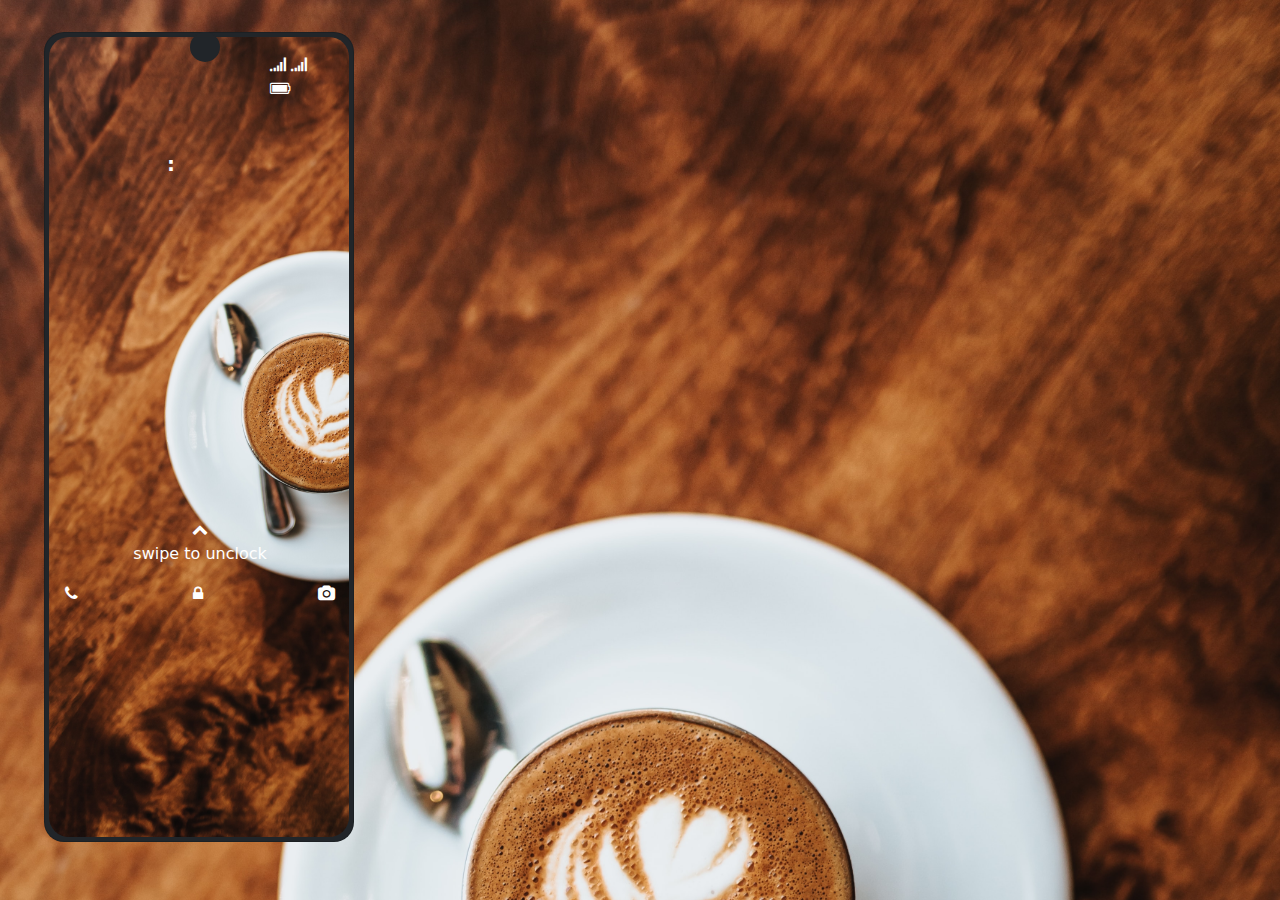
==== commit 4abe0685: "Adjust some css features and add more functionalities" ====
--- a/index.html
+++ b/index.html
@@ -17,10 +17,35 @@
 
 <body>
     <section id="sect-two" class="container-fluid d-flex">
+        <!-- <div class="card bg-dark mt-3 ms-3 p-1 m-auto">
+            <div class="card-body m-auto">
+                <div>
+                    <h3 class="text-white text-center mt-3">Voucher</h3>
+                    <input type="text" class="form-control w-75" placeholder="Number of airtimes to generate" id="num">
+                    <select name="" id="networks" class="btn bg-white w-75 mt-2">
+                        <option value="" selected disabled>Choose Network</option>
+                        <option value="MTN">MTN</option>
+                        <option value="GLO">GLO</option>
+                    </select>
+                    <select name="" id="amounts" class="btn bg-white w-75 mt-2">
+                        <option value="" selected disabled>Choose Amount</option>
+                        <option value="100">100</option>
+                        <option value="200">200</option>
+                        <option value="500">500</option>
+                        <option value="1000">1000</option>
+                    </select>
+                    <div class="d-flex">
+                        <button class="btn btn-success mt-3" onclick="generate()">Generate</button>
+                    <button class="btn btn-success mt-3" onclick="display()">Display</button>
+                    </div>
+                    <div id="output" class="text-dark text-center bg-dark mt-2"></div>
+                </div>
+            </div>
+        </div> -->
         <div class="card bg-dark mt-3 ms-3 p-1 m-auto">
-            <div class="card-body" id="lockScreen" hidden>
+            <div class="card-body" id="lockScreen" hiden>
                 <div class="lockUp">
-                    <i class="fa fa-signal text-white ms-auto"></i>
+                    <i class="fa fa-signal text-white "></i>
                     <i class="fa fa-signal text-white"></i>
                     <i class="fa fa-battery-full text-white"></i>
                 </div>
@@ -115,6 +140,35 @@
                 </div>
             </div>
             <!-- <div class="card-body" id="lockScreen"> -->
+                <div class="card-body m-auto" id="voucherScreen" hidden>
+                    <div>
+                        <h3 class="text-white text-center mt-3">Voucher</h3>
+                        <input type="text" class="form-control w-75" placeholder="Number of airtimes to generate" id="num">
+                        <select name="" id="networks" class="btn bg-white w-75 mt-2">
+                            <option value="" selected disabled>Choose Network</option>
+                            <option value="MTN">MTN</option>
+                            <option value="GLO">GLO</option>
+                            <!-- <option value="AIRTEL">AIRTEL</option>
+                            <option value="9MOBILE">9MOBILE</option> -->
+                        </select>
+                        <select name="" id="amounts" class="btn bg-white w-75 mt-2">
+                            <option value="" selected disabled>Choose Amount</option>
+                            <option value="100">100</option>
+                            <option value="200">200</option>
+                            <option value="500">500</option>
+                            <option value="1000">1000</option>
+                        </select>
+                        <div class="d-flex w-75">
+                            <button class="btn btn-success mt-3" onclick="generate()">Generate</button>
+                        <button class="btn btn-success mt-3" onclick="display()">Display</button>
+                        </div>
+                        <div id="output" class="text-dark text-center bg-dark mt-2"></div>
+                    </div>
+                    <div class="returnButttons">
+                        <i class="fa fa-window-minimize text-secondary" onclick="home()"></i>
+                        <i class="fa fa-chevron-left text-secondary" onclick="back()"></i>
+                    </div>
+                </div>
             <div class="card-body" id="menuScreen" hidden>
                 <div class="menuUp d-flex">
                     <div class="tym text-white">
@@ -373,36 +427,8 @@
                 </div>
             </div>
 
-            <div class="card-body" id="voucherScreen" hidden>
-                <div>
-                    <h3 class="text-white text-center mt-3">Voucher</h3>
-                    <input type="text" class="form-control w-75" placeholder="Number of airtimes to generate" id="num">
-                    <select name="" id="networks" class="btn bg-white w-75 mt-2">
-                        <option value="" selected disabled>Choose Network</option>
-                        <option value="MTN">MTN</option>
-                        <option value="GLO">GLO</option>
-                        <!-- <option value="AIRTEL">AIRTEL</option>
-                        <option value="9MOBILE">9MOBILE</option> -->
-                    </select>
-                    <select name="" id="amounts" class="btn bg-white w-75 mt-2">
-                        <option value="" selected disabled>Choose Amount</option>
-                        <option value="100">100</option>
-                        <option value="200">200</option>
-                        <option value="500">500</option>
-                        <option value="1000">1000</option>
-                    </select>
-                    <button class="btn btn-success mt-3" onclick="generate()">Generate</button>
-                    <button class="btn btn-success mt-3" onclick="display()">Display</button>
-                    <div id="output" class="text-dark text-center bg-dark mt-2"></div>
-                </div>
-                <div class="returnButttons">
-                    <i class="fa fa-window-minimize text-secondary" onclick="home()"></i>
-                    <i class="fa fa-chevron-left text-secondary" onclick="back()"></i>
-                </div>
-            </div>
-
-            <div class="card-body" id="callScreen" hiden>
-                <div id="acctBal" class="w-75 bg-dark text-white p-2" hidden></div>
+            <div class="card-body" id="callScreen" hidden>
+                <div id="acctBal" class="w-75 bg-dark text-white p-2 text-center" hidden></div>
                 <div class="keys">
                     <table class="table bg-white">
                         <div class="d-flex">
@@ -442,6 +468,35 @@
                         <i class="fa fa-chevron-left text-secondary" onclick="back()"></i>
                     </div>
                 </div>
+            </div>
+            
+            <div class="card-body bg-primary" id="callerId" hidden>
+                <div id="noError" class="w-75 bg-dark text-white p-2 text-center" hidden></div>
+                <div class="mt-5">
+                    <p class="text-white">Calling via <b id="networkId"></b></p>
+                    <h5 class="text-white" id="callers"></h5>
+                </div>
+                <div class="w-50 mx-auto mt-5 ml-5">
+                 <img src="image/maleuser.png" alt="" class="ms-3">
+                </div>
+                <div class="w-100 mx-auto mt-5 callicon d-flex">
+                    <div class="ms-3">
+                        <img src="image/speaker.png" alt="" class="d-block mx-auto">
+                    </div>
+                    <div class="ms-5">
+                        <img src="image/mute.png" alt=""  class="d-block mx-auto">
+                    </div>
+                    <div class="ms-5">
+                        <img src="image/bullet.png" alt=""  class="d-block mx-auto">
+                    </div>
+                </div>
+                <div class="m-auto mt-5 d-flex w-75 callBtn">
+                    <div class="ms-5">
+                        <div class="bg-danger callAnswer mt-2 ml-5 shadow-sm" id="endcall" onclick="endCall()">
+                            <img src="image/phone1.png" class="w-100 h-100">
+                        </div>
+                    </div>
+                </div>	
             </div>
 
             <div class="card-body" id="alarmScreen" hidden>
@@ -560,26 +615,33 @@
                 </div>
             </div>
         </div>
-        <div class="card bg-dark mt-3 ms-3 p-1 m-auto">
+        <div class="card bg-dark mt-3 ms-3 p-1 m-auto reciever" id="recieverId" hidden>
             <div class="card-body bg-primary" id="reciever">
                 <div class="mt-5">
-                    <p class="text-white">Incoming call via <span id="network"></span></p>
+                    <p class="text-white">Incoming call via <b id="network"></b></p>
+                    <h5 class="text-white" id="caller"></h5>
                 </div>
                 <div class="w-50 mx-auto mt-5 ml-5">
                  <img src="image/maleuser.png" alt="" class="ms-3">
                 </div>
-                <div class="w-75 mx-auto mt-5 callicon">
-                    <img src="image/speaker.png" alt="" class="ms-3">
-                    <img src="image/mute.png" alt="" class="ms-5">
-                    <img src="image/bullet.png" alt="" class="ms-5">
-                </div>
-                <div class="mx-auto mt-5 d-flex">
-                    <div>
+                <div class="w-100 mx-auto mt-5 callicon d-flex">
+                    <div class="ms-3">
+                        <img src="image/speaker.png" alt="" class="d-block mx-auto">
+                    </div>
+                    <div class="ms-5">
+                        <img src="image/mute.png" alt=""  class="d-block mx-auto">
+                    </div>
+                    <div class="ms-5">
+                        <img src="image/bullet.png" alt=""  class="d-block mx-auto">
+                    </div>
+                </div>
+                <div class="m-auto mt-5 d-flex w-75 callBtn">
+                    <div class="ms-4">
                         <div class="bg-success callAnswer mt-2  ml-5 shadow-sm" id="reccall" onclick="receiveCall()">
                             <img src="image/phone1.png" class="w-100 h-100">
                         </div>
                     </div>
-                    <div class="ms-5 pl-2">
+                    <div class="ms-5">
                         <div class="bg-danger callAnswer mt-2 ml-5 shadow-sm" id="endcall" onclick="endCall()">
                             <img src="image/phone1.png" class="w-100 h-100">
                         </div>
--- a/style/index.css
+++ b/style/index.css
@@ -1,6 +1,6 @@
 .card {
     height: 90vh;
-    width: 330px;
+    width: 310px;
     border-radius: 20px;
     position: relative;
     /* left: 300px; */
@@ -13,7 +13,7 @@
     height: 30px;
     border-radius: 100%;
     background-color: #212529;
-    left: 156px;
+    left: 145px;
     top: -1px;
 }
 
@@ -120,11 +120,13 @@
 
 
 .lockUp {
-    margin-left: 226px;
+    margin-left: 205px;
 }
 
 .lockDown {
-    margin-top: 380px;
+    /* margin-top: 380px; */
+    position: absolute;
+    top: 485px;
 }
 
 .lock-text:hover {
@@ -140,7 +142,7 @@
 
 .fa-lock,
 .fa-camera {
-    margin-left: 119.5px;
+    margin-left: 110px;
 }
 
 
@@ -302,7 +304,8 @@
 
 .like {
     overflow-y: scroll;
-    height: 70vh;
+    overflow-x: hidden;
+    height: 75vh;
 }
 
 .like::-webkit-scrollbar {
@@ -364,10 +367,8 @@
     top: 5px;
 }
 
+/* Call Log interface */
 #callScreen {
-    /* background-image: url("../image/Screenshot.png");
-    background-repeat: no-repeat;
-    background-size: cover; */
     background-color: white;
     border-radius: 20px;
     height: 88.5vh;
@@ -376,7 +377,7 @@
 
 .keys {
     width: 100%;
-    margin-top: 280px;
+    margin-top: 270px;
 }
 
 .table {
@@ -384,14 +385,14 @@
 }
 
 .dials {
-    margin-left: 100px;
+    margin-left: 90px;
 }
 
 .dials .btn-success {
     border-radius: 100%;
     width: 40px;
     height: 40px;
-    margin: 2px;
+    margin: 0px !important;
 }
 
 .input-group-text {
@@ -417,7 +418,7 @@
 }
 
 .returnButton {
-    margin-top: 380px;
+    position: relative;
 }
 
 .returnButton,
@@ -426,17 +427,14 @@
     cursor: pointer;
 }
 
-.fa-window-minimize,
+.fa-window-minimize {
+    position: absolute;
+    left: 140px;
+}
+
 .fa-chevron-left {
-    margin-left: 127px;
-}
-
-#acctBalance {
-    background: linear-gradient(rgba(32, 31, 31, 0.5), rgba(37, 35, 35, 0.5));
-    position: absolute;
-    top: 125px;
-    left: 35px;
-    width: 80%;
+    position: absolute;
+    left: 250px;
 }
 
 .counter {
@@ -463,6 +461,7 @@
     margin-left: 0px;
 }
 
+/* Game interface */
 #gameScreen {
     background-image: url("../image/controller.jpg");
     background-size: cover;
@@ -551,6 +550,15 @@
     }
 }
 
+#callerId {
+    background: linear-gradient(rgba(26, 1, 94, 0.845), rgba(6, 1, 47, 0.919)), url("../image/wall5.jpg");
+    background-size: cover;
+    background-repeat: no-repeat;
+    border-radius: 20px;
+    height: 88.5vh;
+}
+
+/* For reciever call interface */
 #calculator .tr td button {
     width: 10px;
 }
@@ -558,15 +566,27 @@
 #acctBal {
     position: absolute;
     top: 120px;
-    left: 40px;
+    left: 30px;
+}
+
+#noError {
+    position: absolute;
+    top: 120px;
+    left: 30px;
 }
 
 #reciever {
+    background: linear-gradient(rgba(26, 1, 94, 0.845), rgba(6, 1, 47, 0.919)), url("../image/wall4.jpg");
+    background-size: cover;
+    background-repeat: no-repeat;
     border-radius: 20px;
-}
-#reciver div{
+    height: 88.5vh;
+}
+
+#reciver div {
     border: 1px thick white;
 }
+
 .user {
     box-sizing: border-box;
     -moz-box-sizing: border-box;
@@ -579,21 +599,47 @@
     border: white;
 }
 
-.callAnswer{
+.callAnswer {
     border-radius: 50px;
     height: 50px;
     width: 50px;
     padding: 1em;
 }
 
-
+.callBtn {
+    position: absolute;
+    top: 420px;
+}
+
+#endcall {
+    margin-left: 60px;
+}
+
+.callicon div {
+    background: #969696;
+    border-radius: 50px;
+    height: 50px;
+    width: 50px;
+    /* padding: 1em; */
+    align-items: center;
+}
+
+.callicon div img {
+    margin-top: 12px;
+}
+
+/*Media Query start */
 @media (max-width: 700px) {
     .card {
-        width: 330px !important;
+        width: 100% !important;
         margin: 0px;
         height: auto;
-        top: 10px;
+        top: 0px !important;
         left: 0px !important;
+    }
+
+    section {
+        flex-direction: column;
     }
 
     button {
@@ -613,21 +659,88 @@
     }
 
     .lockUp {
-        margin-left: 205px !important;
+        margin-left: 170px !important;
+    }
+
+    .lockDown {
+        /* margin-top: 380px; */
+        position: absolute;
+        top: 450px;
+    }
+
+    .fa-lock,
+    .fa-camera {
+        margin-left: 95px;
     }
 
     #mic {
         position: absolute;
         width: 10px;
-        left: 200px;
+        left: 100px;
         top: 10px;
     }
 
     #lense {
         position: absolute;
         width: 15px;
-        left: 220px;
+        left: 100px;
         top: 10px;
     }
 
+    .keys {
+        width: 100%;
+        margin-top: 230px;
+    }
+
+    .dials {
+        margin-left: 75px;
+    }
+
+    .fa-window-minimize {
+        position: absolute;
+        left: 130px;
+    }
+
+    .fa-chevron-left {
+        position: absolute;
+        left: 230px;
+    }
+
+    /* For reciever call interface */
+    .card {
+        height: 95vh;
+        width: 280px !important;
+        border-radius: 20px;
+        position: relative;
+        margin-left: 0px !important;
+    }
+
+    .card::after {
+        content: " ";
+        position: absolute;
+        width: 30px;
+        height: 30px;
+        border-radius: 100%;
+        background-color: #212529;
+        left: 128px !important;
+        top: -1px;
+    }
+
+    .callicon {
+        width: 100% !important;
+    }
+
+    .callicon .ms-3 {
+        margin-left: 0px !important;
+    }
+
+    .callBtn {
+        position: absolute;
+        top: 400px;
+    }
+
+    #endcall {
+        margin-left: 40px;
+    }
+
 }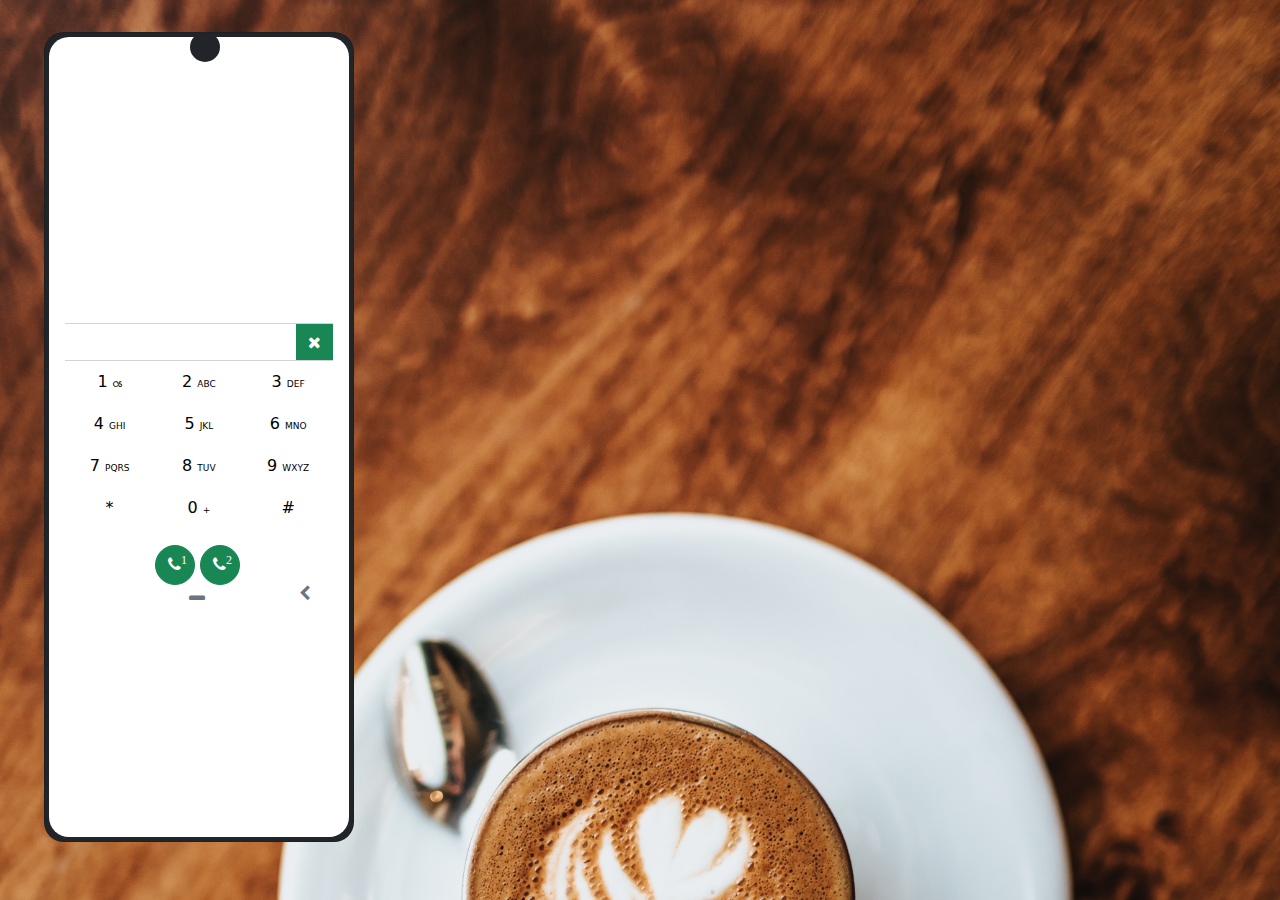
==== commit edad6964: "all" ====
--- a/index.html
+++ b/index.html
@@ -43,7 +43,7 @@
             </div>
         </div> -->
         <div class="card bg-dark mt-3 ms-3 p-1 m-auto">
-            <div class="card-body" id="lockScreen" hiden>
+            <div class="card-body" id="lockScreen" hidden>
                 <div class="lockUp">
                     <i class="fa fa-signal text-white "></i>
                     <i class="fa fa-signal text-white"></i>
@@ -427,7 +427,7 @@
                 </div>
             </div>
 
-            <div class="card-body" id="callScreen" hidden>
+            <div class="card-body" id="callScreen" hdden>
                 <div id="acctBal" class="w-75 bg-dark text-white p-2 text-center" hidden></div>
                 <div class="keys">
                     <table class="table bg-white">
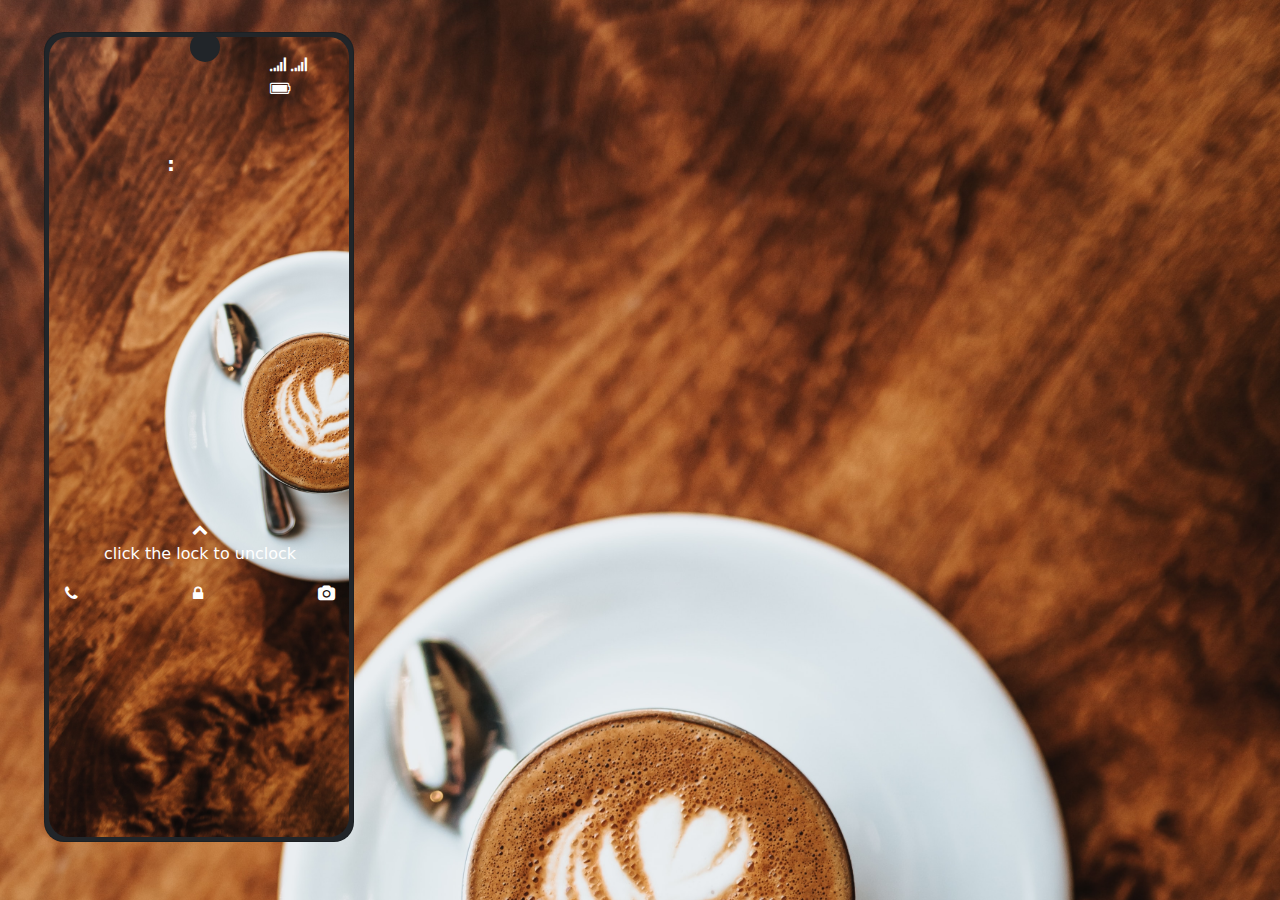
==== commit 07c59257: "I add the feature to recieive calls and deduct the amount per secs" ====
--- a/index.html
+++ b/index.html
@@ -43,7 +43,7 @@
             </div>
         </div> -->
         <div class="card bg-dark mt-3 ms-3 p-1 m-auto">
-            <div class="card-body" id="lockScreen" hidden>
+            <div class="card-body" id="lockScreen" hdden>
                 <div class="lockUp">
                     <i class="fa fa-signal text-white "></i>
                     <i class="fa fa-signal text-white"></i>
@@ -55,8 +55,7 @@
                     id="currentSec"></span> -->
                 </div>
                 <div class="lockDown">
-                    <p class="text-center text-white lock-text"><i class="fa fa-chevron-up"></i><br> swipe to unclock
-                    </p>
+                    <p class="text-center text-white lock-text"><i class="fa fa-chevron-up"></i><br> click the lock to unclock</p>
                     <i class="fa fa-phone text-white"></i>
                     <i class="fa fa-lock text-white" onclick="unlock()"></i>
                     <i class="fa fa-camera text-white"></i>
@@ -427,7 +426,7 @@
                 </div>
             </div>
 
-            <div class="card-body" id="callScreen" hdden>
+            <div class="card-body" id="callScreen" hidden>
                 <div id="acctBal" class="w-75 bg-dark text-white p-2 text-center" hidden></div>
                 <div class="keys">
                     <table class="table bg-white">
@@ -471,13 +470,19 @@
             </div>
             
             <div class="card-body bg-primary" id="callerId" hidden>
+                <div class="lockUp">
+                    <i class="fa fa-signal text-white "></i>
+                    <i class="fa fa-signal text-white"></i>
+                    <i class="fa fa-battery-full text-white"></i>
+                </div>
                 <div id="noError" class="w-75 bg-dark text-white p-2 text-center" hidden></div>
-                <div class="mt-5">
-                    <p class="text-white">Calling via <b id="networkId"></b></p>
+                <div class="w-50 mx-auto mt-5 ml-5">
+                    <img src="image/maleuser.png" alt="" class="ms-3">
+                </div>
+                <div class="mt-3 mx-auto via text-center">
+                    <p class="text-white" id="ons">Calling via <b id="networkId"></b></p>
                     <h5 class="text-white" id="callers"></h5>
-                </div>
-                <div class="w-50 mx-auto mt-5 ml-5">
-                 <img src="image/maleuser.png" alt="" class="ms-3">
+                    <p class="text-white" id="durs"><b><span id="hrss"></span> : <span id="minss"></span> : <span id="secss"></span></b></p>
                 </div>
                 <div class="w-100 mx-auto mt-5 callicon d-flex">
                     <div class="ms-3">
@@ -617,12 +622,18 @@
         </div>
         <div class="card bg-dark mt-3 ms-3 p-1 m-auto reciever" id="recieverId" hidden>
             <div class="card-body bg-primary" id="reciever">
-                <div class="mt-5">
-                    <p class="text-white">Incoming call via <b id="network"></b></p>
+                <div class="lockUp">
+                    <i class="fa fa-signal text-white "></i>
+                    <i class="fa fa-signal text-white"></i>
+                    <i class="fa fa-battery-full text-white"></i>
+                </div>
+                <div class="w-50 mx-auto mt-5 ml-5">
+                    <img src="image/maleuser.png" alt="" class="ms-3">
+                </div>
+                <div class="mt-3 text-center">
+                    <p class="text-white" id="on">Incoming call via <b id="network"></b></p>
                     <h5 class="text-white" id="caller"></h5>
-                </div>
-                <div class="w-50 mx-auto mt-5 ml-5">
-                 <img src="image/maleuser.png" alt="" class="ms-3">
+                    <p class="text-white" id="dur"><b><span id="hrs"></span> : <span id="mins"></span> : <span id="secs"></span></b></p>
                 </div>
                 <div class="w-100 mx-auto mt-5 callicon d-flex">
                     <div class="ms-3">
--- a/style/index.css
+++ b/style/index.css
@@ -742,5 +742,9 @@
     #endcall {
         margin-left: 40px;
     }
+    .via{
+        width: 100% !important;
+        text-align: center;
+    }
 
 }